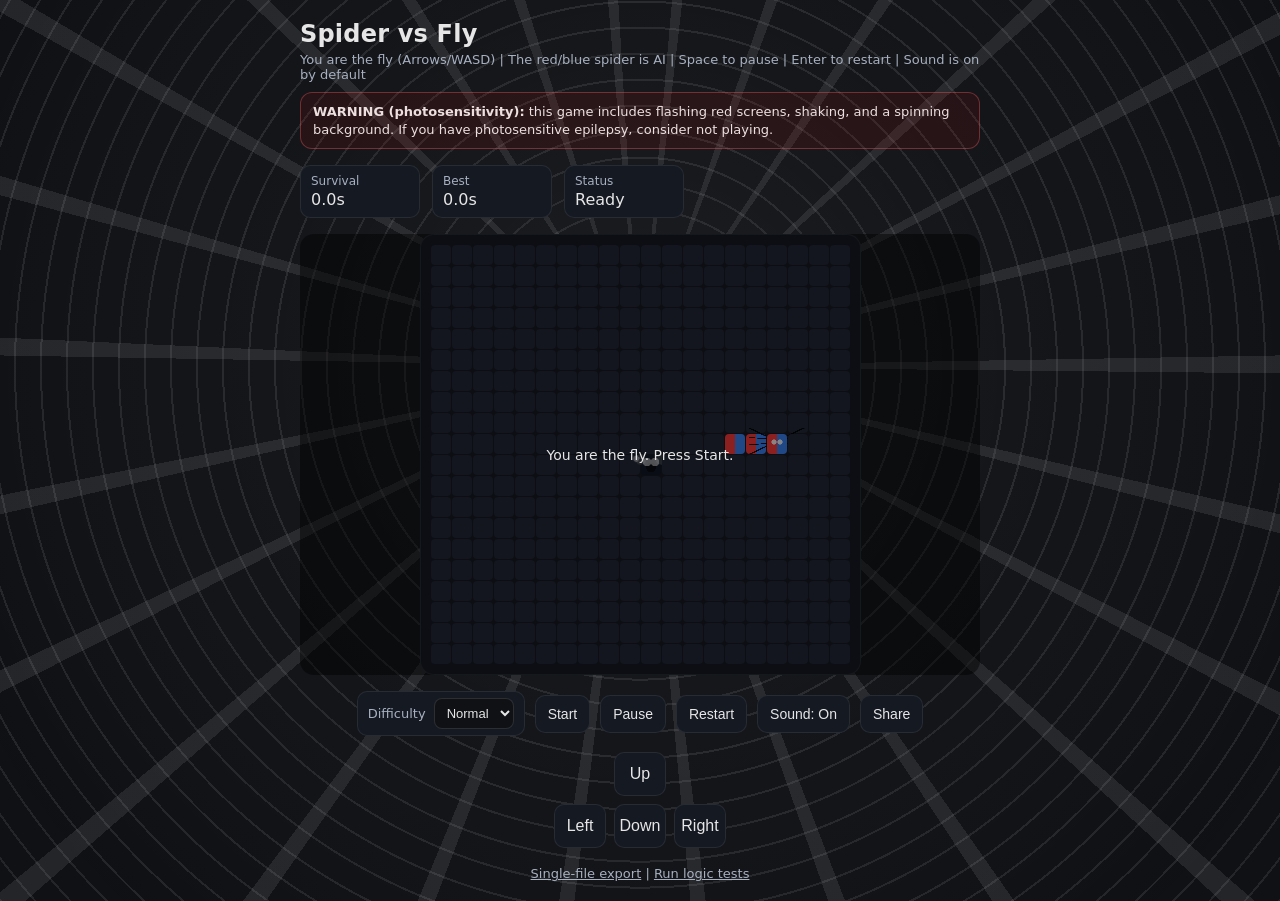
==== index.html @ 0d536073 "Add Spider vs Fly game" ====
﻿<!doctype html>
<html lang="en">
  <head>
    <meta charset="utf-8" />
    <meta name="viewport" content="width=device-width, initial-scale=1" />
    <meta property="og:title" content="Spider vs Fly" />
    <meta property="og:description" content="A tiny, intense, dependency-free web game: you control the fly; an AI spider chases and shoots webs." />
    <meta property="og:type" content="website" />
    <title>Spider vs Fly</title>
    <link rel="stylesheet" href="src/styles.css" />
  </head>
  <body>
    <main class="app">
      <header class="top">
        <div>
          <h1>Spider vs Fly</h1>
          <p class="help">You are the fly (Arrows/WASD) | The red/blue spider is AI | Space to pause | Enter to restart | Sound is on by default</p>
          <p class="warning" role="note">
            <strong>WARNING (photosensitivity):</strong> this game includes flashing red screens, shaking, and a spinning background.
            If you have photosensitive epilepsy, consider not playing.
          </p>
        </div>
        <div class="hud" aria-label="Score and status">
          <div class="stat">
            <span class="label">Survival</span>
            <span id="score" class="value">0</span>
          </div>
          <div class="stat">
            <span class="label">Best</span>
            <span id="best" class="value">0</span>
          </div>
          <div class="stat">
            <span class="label">Status</span>
            <span id="status" class="value">Playing</span>
          </div>
        </div>
      </header>

      <section class="board" aria-label="Game board">
        <div id="grid" class="grid" role="application" aria-label="Spider web board"></div>
        <div id="overlay" class="overlay" aria-live="polite" hidden></div>
        <div id="toast" class="toast" aria-live="polite" hidden></div>
      </section>

      <section class="controls" aria-label="Controls">
        <div class="buttons">
          <label class="select" for="difficulty">
            Difficulty
            <select id="difficulty" class="input" aria-label="Difficulty">
              <option value="easy">Easy</option>
              <option value="normal" selected>Normal</option>
              <option value="hard">Hard</option>
            </select>
          </label>
          <button type="button" id="btn-start" class="btn">Start</button>
          <button type="button" id="btn-pause" class="btn">Pause</button>
          <button type="button" id="btn-restart" class="btn">Restart</button>
          <button type="button" id="btn-sound" class="btn">Sound: Off</button>
          <button type="button" id="btn-share" class="btn">Share</button>
        </div>

        <div class="dpad" aria-label="Directional pad">
          <button type="button" class="btn dir" data-dir="up" aria-label="Up">Up</button>
          <div class="dpad-row">
            <button type="button" class="btn dir" data-dir="left" aria-label="Left">Left</button>
            <button type="button" class="btn dir" data-dir="down" aria-label="Down">Down</button>
            <button type="button" class="btn dir" data-dir="right" aria-label="Right">Right</button>
          </div>
        </div>
      </section>

      <footer class="footer">
        <a href="export.html">Single-file export</a>
        <span> | </span>
        <a href="tests/spider-logic.test.html">Run logic tests</a>
      </footer>
    </main>

    <script src="src/spider-logic.js"></script>
    <script src="src/spider-audio.js"></script>
    <script src="src/spider-ui.js"></script>
  </body>
</html>
---- src/styles.css ----
:root {
  --bg: #0f1115;
  --panel: #151922;
  --text: #e6e6e6;
  --muted: #a7b0c0;
  --cell: #232836;
  --spider-red: #ff3b3b;
  --spider-blue: #3b82f6;
  --fly: #111827;
  --border: rgba(255, 255, 255, 0.08);
  --cell-size: min(4.4vw, 20px);
  --gap: 1px;
}

* {
  box-sizing: border-box;
}

body {
  margin: 0;
  font-family:
    system-ui,
    -apple-system,
    Segoe UI,
    Roboto,
    Helvetica,
    Arial,
    sans-serif;
  background-color: var(--bg);
  color: var(--text);
}

/* Full-screen death flash */
body.danger-flash::after {
  content: "";
  position: fixed;
  inset: 0;
  z-index: 9999;
  pointer-events: none;
  background: rgba(255, 0, 0, 0.0);
  animation: danger-screen 520ms ease-out 1;
}

@keyframes danger-screen {
  0% {
    background: rgba(255, 0, 0, 0);
  }
  10% {
    background: rgba(255, 0, 0, 0.55);
  }
  28% {
    background: rgba(255, 0, 0, 0.25);
  }
  100% {
    background: rgba(255, 0, 0, 0);
  }
}

a {
  color: var(--muted);
}

.app {
  position: relative;
  max-width: 720px;
  margin: 0 auto;
  padding: 20px;
  isolation: isolate;
}

/* Cartoony, emoji-like web background (slow spin for mild disorientation). */
.app::before {
  content: "";
  position: fixed;
  inset: -30vmax;
  z-index: -1;
  pointer-events: none;
  opacity: 0.85;
  background:
    /* rings */
    repeating-radial-gradient(
      circle at 50% 45%,
      rgba(255, 255, 255, 0.10) 0 2px,
      transparent 2px 26px
    ),
    /* spokes */
    repeating-conic-gradient(
      from 5deg at 50% 45%,
      rgba(255, 255, 255, 0.10) 0 1.6deg,
      transparent 1.6deg 14deg
    ),
    radial-gradient(circle at 50% 45%, rgba(255, 255, 255, 0.06), transparent 60%);
  transform-origin: 50% 45%;
  animation: none;
}

@keyframes web-spin {
  from {
    transform: rotate(0deg);
  }
  to {
    transform: rotate(360deg);
  }
}

body.web-spin .app::before {
  animation-name: web-spin;
  animation-duration: var(--web-spin-duration, 18s);
  animation-timing-function: linear;
  animation-iteration-count: infinite;
  animation-direction: var(--web-spin-direction, normal);
}

.top {
  display: flex;
  gap: 16px;
  align-items: flex-start;
  justify-content: space-between;
  flex-wrap: wrap;
}

h1 {
  margin: 0;
  font-size: 24px;
  letter-spacing: 0.2px;
}

.help {
  margin: 4px 0 0;
  color: var(--muted);
  font-size: 13px;
}

.warning {
  margin: 10px 0 0;
  padding: 10px 12px;
  border-radius: 12px;
  border: 1px solid rgba(255, 100, 100, 0.35);
  background: rgba(255, 0, 0, 0.08);
  color: rgba(255, 240, 240, 0.92);
  font-size: 13px;
  line-height: 1.35;
}

.warning strong {
  font-weight: 700;
}

.hud {
  display: flex;
  gap: 12px;
  flex-wrap: wrap;
  justify-content: flex-end;
}

.stat {
  background: var(--panel);
  border: 1px solid var(--border);
  border-radius: 10px;
  padding: 8px 10px;
  min-width: 120px;
}

.label {
  display: block;
  font-size: 12px;
  color: var(--muted);
}

.value {
  display: block;
  font-size: 16px;
  margin-top: 2px;
}

.board {
  margin-top: 16px;
  position: relative;
  display: flex;
  justify-content: center;
}

.grid {
  --cols: 20;
  display: grid;
  grid-template-columns: repeat(var(--cols), var(--cell-size));
  grid-auto-rows: var(--cell-size);
  gap: var(--gap);
  padding: 10px;
  background: var(--panel);
  border: 1px solid var(--border);
  border-radius: 14px;
  width: max-content;
  user-select: none;
  touch-action: manipulation;
}

.cell {
  width: var(--cell-size);
  height: var(--cell-size);
  background: var(--cell);
  border-radius: 4px;
  position: relative;
}

.cell.spider {
  background: linear-gradient(90deg, var(--spider-red) 0 50%, var(--spider-blue) 50% 100%);
}

.cell.spider-head {
  background-image:
    radial-gradient(circle at 35% 40%, rgba(255, 255, 255, 0.9) 0 14%, transparent 15%),
    radial-gradient(circle at 65% 40%, rgba(255, 255, 255, 0.9) 0 14%, transparent 15%),
    linear-gradient(90deg, var(--spider-red) 0 50%, var(--spider-blue) 50% 100%);
}

.cell.spider-head::before,
.cell.spider-head::after {
  content: "";
  position: absolute;
  top: -6px;
  bottom: -6px;
  width: 18px;
  opacity: 0.95;
  pointer-events: none;
}

.cell.spider-head::before {
  left: -18px;
  background:
    linear-gradient(205deg, transparent 47%, rgba(0, 0, 0, 0.92) 47.5% 55.5%, transparent 56%) left top/100% 25% no-repeat,
    linear-gradient(185deg, transparent 47%, rgba(0, 0, 0, 0.92) 47.5% 55.5%, transparent 56%) left 25%/100% 25% no-repeat,
    linear-gradient(175deg, transparent 47%, rgba(0, 0, 0, 0.92) 47.5% 55.5%, transparent 56%) left 50%/100% 25% no-repeat,
    linear-gradient(155deg, transparent 47%, rgba(0, 0, 0, 0.92) 47.5% 55.5%, transparent 56%) left 75%/100% 25% no-repeat;
}

.cell.spider-head::after {
  right: -18px;
  background:
    linear-gradient(335deg, transparent 47%, rgba(0, 0, 0, 0.92) 47.5% 55.5%, transparent 56%) right top/100% 25% no-repeat,
    linear-gradient(355deg, transparent 47%, rgba(0, 0, 0, 0.92) 47.5% 55.5%, transparent 56%) right 25%/100% 25% no-repeat,
    linear-gradient(5deg, transparent 47%, rgba(0, 0, 0, 0.92) 47.5% 55.5%, transparent 56%) right 50%/100% 25% no-repeat,
    linear-gradient(25deg, transparent 47%, rgba(0, 0, 0, 0.92) 47.5% 55.5%, transparent 56%) right 75%/100% 25% no-repeat;
}

.cell.fly {
  background-image:
    radial-gradient(circle at 30% 35%, rgba(255, 255, 255, 0.55) 0 22%, transparent 23%),
    radial-gradient(circle at 70% 35%, rgba(255, 255, 255, 0.55) 0 22%, transparent 23%),
    radial-gradient(circle at 50% 62%, rgba(0, 0, 0, 0.55) 0 30%, transparent 31%);
  background-color: var(--fly);
}

.cell.fly::before,
.cell.fly::after {
  content: "";
  position: absolute;
  top: -1px;
  width: 60%;
  height: 55%;
  background:
    radial-gradient(circle at 30% 35%, rgba(255, 255, 255, 0.55) 0 28%, transparent 29%),
    radial-gradient(circle at 65% 55%, rgba(255, 255, 255, 0.18) 0 55%, transparent 56%);
  opacity: 0.9;
  pointer-events: none;
  filter: blur(0.15px);
}

.cell.fly::before {
  left: -8px;
  transform: rotate(-18deg);
}

.cell.fly::after {
  right: -8px;
  transform: rotate(18deg) scaleX(-1);
}

.cell.web-trap {
  background-color: #1f2937;
  background-image:
    linear-gradient(45deg, rgba(255, 255, 255, 0.32) 0 2px, transparent 2px 100%),
    linear-gradient(-45deg, rgba(255, 255, 255, 0.26) 0 2px, transparent 2px 100%);
  animation: web-pulse 700ms ease-in-out infinite;
}

.cell.web-beam {
  background-image:
    linear-gradient(90deg, rgba(255, 255, 255, 0.0), rgba(255, 255, 255, 0.65), rgba(255, 255, 255, 0.0)),
    linear-gradient(0deg, rgba(255, 255, 255, 0.0), rgba(255, 255, 255, 0.38), rgba(255, 255, 255, 0.0));
  filter: brightness(1.45);
}

.cell.spiderling {
  background-color: #0b1220;
  background-image:
    radial-gradient(circle at 35% 40%, rgba(255, 255, 255, 0.85) 0 10%, transparent 11%),
    radial-gradient(circle at 65% 40%, rgba(255, 255, 255, 0.85) 0 10%, transparent 11%),
    radial-gradient(circle at 50% 70%, rgba(0, 0, 0, 0.55) 0 36%, transparent 37%);
  outline: 1px solid rgba(255, 255, 255, 0.18);
  filter: saturate(1.2);
}

@keyframes web-pulse {
  0% {
    filter: brightness(1);
  }
  50% {
    filter: brightness(1.35);
  }
  100% {
    filter: brightness(1);
  }
}

.intense-shake .grid {
  animation: grid-shake 120ms linear infinite;
  will-change: transform;
}

@keyframes grid-shake {
  0% {
    transform: translate(0, 0);
  }
  20% {
    transform: translate(var(--shake, 0px), 0);
  }
  45% {
    transform: translate(calc(var(--shake, 0px) * -1), var(--shake, 0px));
  }
  70% {
    transform: translate(var(--shake, 0px), calc(var(--shake, 0px) * -1));
  }
  100% {
    transform: translate(0, 0);
  }
}

@media (prefers-reduced-motion: reduce) {
  .app::before {
    animation: none;
  }
  body.web-spin .app::before {
    animation: none;
  }
  .cell.web-trap {
    animation: none;
  }
  .intense-shake .grid {
    animation: none;
  }
}

.danger-flash .grid {
  animation: danger-flash 520ms ease-out 1;
}

@keyframes danger-flash {
  0% {
    box-shadow: 0 0 0 0 rgba(255, 0, 0, 0);
  }
  12% {
    box-shadow: 0 0 0 8px rgba(255, 0, 0, 0.35);
  }
  30% {
    box-shadow: 0 0 0 12px rgba(255, 0, 0, 0.18);
  }
  100% {
    box-shadow: 0 0 0 0 rgba(255, 0, 0, 0);
  }
}

.overlay {
  position: absolute;
  inset: 0;
  display: flex;
  align-items: center;
  justify-content: center;
  padding: 18px;
  text-align: center;
  font-size: 14px;
  color: var(--text);
  background: rgba(0, 0, 0, 0.45);
  border-radius: 14px;
}

.toast {
  position: absolute;
  left: 50%;
  bottom: 14px;
  transform: translateX(-50%);
  background: rgba(0, 0, 0, 0.65);
  border: 1px solid var(--border);
  color: var(--text);
  padding: 8px 10px;
  border-radius: 999px;
  font-size: 13px;
  max-width: 92%;
  text-align: center;
}

.controls {
  margin-top: 16px;
  display: flex;
  gap: 16px;
  align-items: center;
  justify-content: center;
  flex-wrap: wrap;
}

.buttons {
  display: flex;
  gap: 10px;
  align-items: center;
  flex-wrap: wrap;
}

.btn {
  background: var(--panel);
  border: 1px solid var(--border);
  color: var(--text);
  padding: 10px 12px;
  border-radius: 10px;
  font-size: 14px;
  cursor: pointer;
}

.select {
  display: inline-flex;
  align-items: center;
  gap: 8px;
  padding: 6px 10px;
  background: var(--panel);
  border: 1px solid var(--border);
  border-radius: 10px;
  font-size: 13px;
  color: var(--muted);
}

.input {
  background: #0f1115;
  color: var(--text);
  border: 1px solid rgba(255, 255, 255, 0.12);
  border-radius: 8px;
  padding: 6px 8px;
  font-size: 13px;
}

.btn:hover {
  border-color: rgba(255, 255, 255, 0.18);
}

.btn:focus-visible {
  outline: 2px solid rgba(100, 255, 171, 0.6);
  outline-offset: 2px;
}

.dpad {
  display: flex;
  flex-direction: column;
  align-items: center;
  gap: 8px;
}

.dpad-row {
  display: flex;
  gap: 8px;
}

.dir {
  width: 52px;
  height: 44px;
  padding: 0;
  font-size: 16px;
  line-height: 1;
}

.footer {
  margin-top: 18px;
  font-size: 13px;
  color: var(--muted);
  text-align: center;
}


@media (max-width: 420px) {
  .app {
    padding: 14px;
  }

  .stat {
    min-width: 0;
  }

  .grid {
    padding: 8px;
  }

  .dir {
    width: 48px;
  }
}
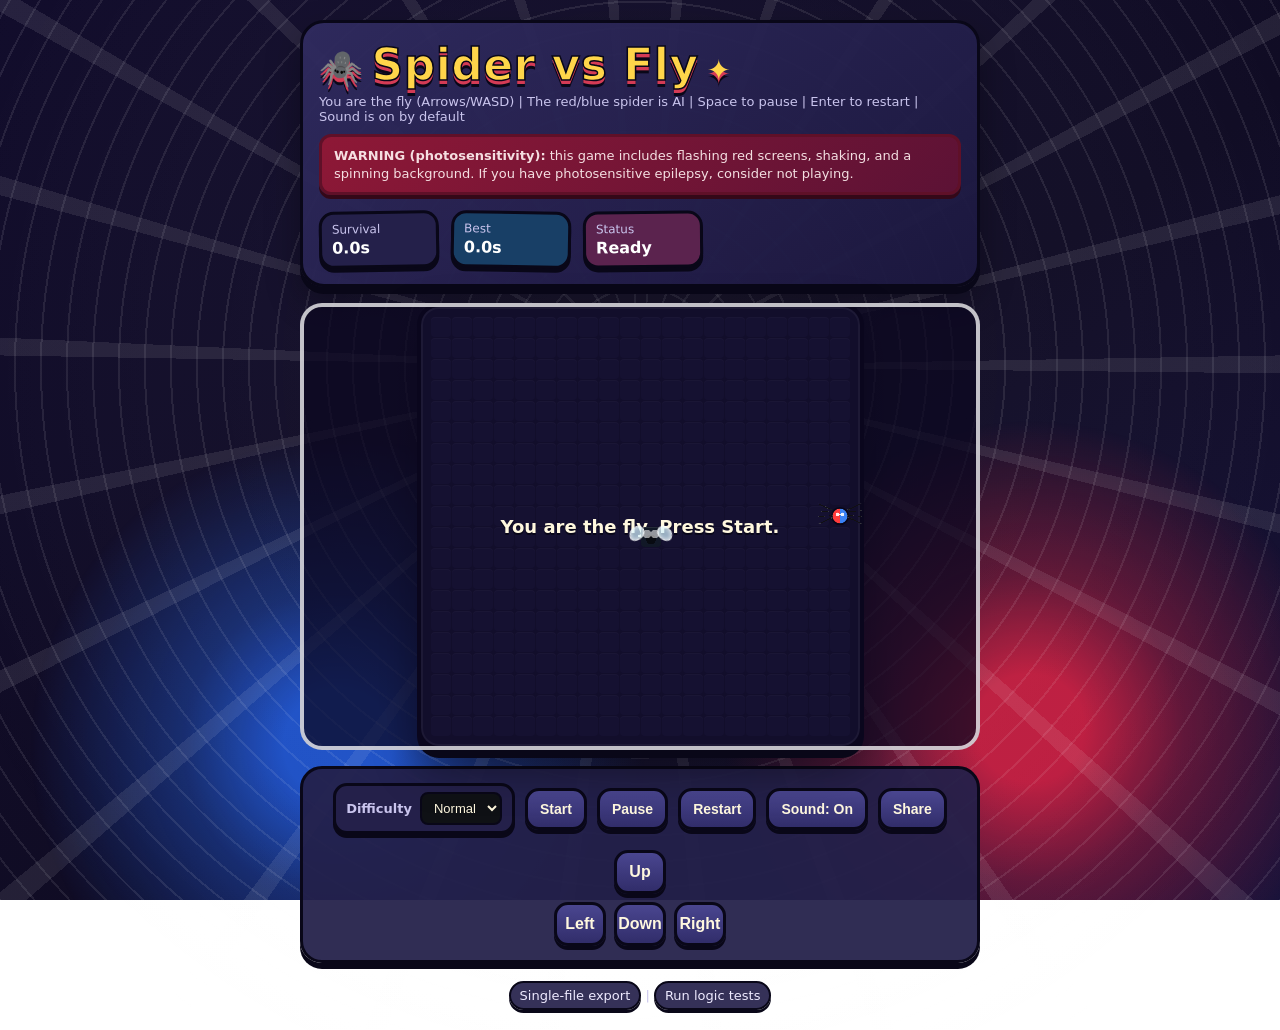
==== commit d79c45c0: "Orbit circus lights in opposite directions" ====
--- a/index.html
+++ b/index.html
@@ -10,6 +10,10 @@
     <link rel="stylesheet" href="src/styles.css" />
   </head>
   <body>
+    <div class="circus-lights" aria-hidden="true">
+      <span id="red-circus-light" class="circus-light red-circus-light"></span>
+      <span id="blue-circus-light" class="circus-light blue-circus-light"></span>
+    </div>
     <main class="app">
       <header class="top">
         <div>
--- a/src/styles.css
+++ b/src/styles.css
@@ -1,13 +1,15 @@
 :root {
-  --bg: #0f1115;
-  --panel: #151922;
-  --text: #e6e6e6;
-  --muted: #a7b0c0;
-  --cell: #232836;
+  --bg: #100c24;
+  --panel: #24204a;
+  --text: #fff8df;
+  --muted: #c9c4ed;
+  --cell: #302b5f;
   --spider-red: #ff3b3b;
   --spider-blue: #3b82f6;
   --fly: #111827;
-  --border: rgba(255, 255, 255, 0.08);
+  --border: rgba(255, 255, 255, 0.18);
+  --ink: #090718;
+  --gold: #ffd54a;
   --cell-size: min(4.4vw, 20px);
   --gap: 1px;
 }
@@ -26,8 +28,40 @@
     Helvetica,
     Arial,
     sans-serif;
-  background-color: var(--bg);
+  background: linear-gradient(145deg, #120d2c, var(--bg) 55%, #17133a);
+  background-attachment: fixed;
   color: var(--text);
+  overflow-x: hidden;
+}
+
+.circus-lights {
+  position: fixed;
+  inset: 0;
+  z-index: 0;
+  overflow: hidden;
+  pointer-events: none;
+  isolation: isolate;
+}
+
+.circus-light {
+  position: absolute;
+  width: 50vmax;
+  height: 50vmax;
+  margin: -25vmax 0 0 -25vmax;
+  border-radius: 50%;
+  mix-blend-mode: screen;
+}
+
+.red-circus-light {
+  left: 92%;
+  top: 56%;
+  background: radial-gradient(circle, rgba(255, 35, 70, 0.72) 0 12%, rgba(255, 35, 70, 0.32) 34%, transparent 68%);
+}
+
+.blue-circus-light {
+  left: 8%;
+  top: 56%;
+  background: radial-gradient(circle, rgba(35, 105, 255, 0.74) 0 12%, rgba(35, 105, 255, 0.34) 34%, transparent 68%);
 }
 
 /* Full-screen death flash */
@@ -66,6 +100,8 @@
   margin: 0 auto;
   padding: 20px;
   isolation: isolate;
+  min-height: 100vh;
+  z-index: 1;
 }
 
 /* Cartoony, emoji-like web background (slow spin for mild disorientation). */
@@ -117,12 +153,40 @@
   align-items: flex-start;
   justify-content: space-between;
   flex-wrap: wrap;
+  padding: 16px;
+  border: 3px solid var(--ink);
+  border-radius: 24px;
+  background: linear-gradient(145deg, rgba(48, 43, 95, 0.96), rgba(28, 24, 63, 0.96));
+  box-shadow: 0 7px 0 var(--ink), 0 15px 35px rgba(0, 0, 0, 0.3);
 }
 
 h1 {
   margin: 0;
-  font-size: 24px;
-  letter-spacing: 0.2px;
+  font-size: clamp(28px, 6vw, 44px);
+  letter-spacing: 0.5px;
+  color: var(--gold);
+  -webkit-text-stroke: 1.5px var(--ink);
+  text-shadow: 0 4px 0 #d43b55, 0 7px 0 var(--ink);
+  transform-origin: left center;
+  animation: title-bob 2.8s ease-in-out infinite;
+}
+
+h1::before {
+  content: "🕷️";
+  display: inline-block;
+  margin-right: 8px;
+  font-size: 0.8em;
+  -webkit-text-stroke: 0;
+  animation: mascot-wiggle 1.4s ease-in-out infinite alternate;
+}
+
+h1::after {
+  content: "✦";
+  display: inline-block;
+  margin-left: 8px;
+  font-size: 0.65em;
+  -webkit-text-stroke: 0;
+  animation: mascot-fly 1.1s ease-in-out infinite alternate;
 }
 
 .help {
@@ -135,11 +199,12 @@
   margin: 10px 0 0;
   padding: 10px 12px;
   border-radius: 12px;
-  border: 1px solid rgba(255, 100, 100, 0.35);
-  background: rgba(255, 0, 0, 0.08);
+  border: 3px solid #5f1028;
+  background: linear-gradient(135deg, #8e1836, #5c1235);
   color: rgba(255, 240, 240, 0.92);
   font-size: 13px;
   line-height: 1.35;
+  box-shadow: 0 4px 0 #340818;
 }
 
 .warning strong {
@@ -155,10 +220,22 @@
 
 .stat {
   background: var(--panel);
-  border: 1px solid var(--border);
-  border-radius: 10px;
+  border: 3px solid var(--ink);
+  border-radius: 15px;
   padding: 8px 10px;
   min-width: 120px;
+  box-shadow: 0 4px 0 var(--ink);
+  transform: rotate(-1deg);
+}
+
+.stat:nth-child(2) {
+  background: #183f66;
+  transform: rotate(1deg);
+}
+
+.stat:nth-child(3) {
+  background: #5b234e;
+  transform: rotate(-0.5deg);
 }
 
 .label {
@@ -171,6 +248,8 @@
   display: block;
   font-size: 16px;
   margin-top: 2px;
+  color: #ffffff;
+  font-weight: 800;
 }
 
 .board {
@@ -188,11 +267,13 @@
   gap: var(--gap);
   padding: 10px;
   background: var(--panel);
-  border: 1px solid var(--border);
-  border-radius: 14px;
+  border: 4px solid var(--ink);
+  border-radius: 22px;
   width: max-content;
   user-select: none;
   touch-action: manipulation;
+  position: relative;
+  box-shadow: 0 8px 0 var(--ink), 0 18px 44px rgba(0, 0, 0, 0.42), inset 0 0 0 2px var(--border);
 }
 
 .cell {
@@ -201,6 +282,7 @@
   background: var(--cell);
   border-radius: 4px;
   position: relative;
+  box-shadow: inset 0 1px 0 rgba(255, 255, 255, 0.09);
 }
 
 .cell.spider {
@@ -208,10 +290,15 @@
 }
 
 .cell.spider-head {
+  border-radius: 50%;
+  transform: scale(0.76);
+  z-index: 3;
   background-image:
     radial-gradient(circle at 35% 40%, rgba(255, 255, 255, 0.9) 0 14%, transparent 15%),
     radial-gradient(circle at 65% 40%, rgba(255, 255, 255, 0.9) 0 14%, transparent 15%),
     linear-gradient(90deg, var(--spider-red) 0 50%, var(--spider-blue) 50% 100%);
+  outline: 2px solid var(--ink);
+  backface-visibility: hidden;
 }
 
 .cell.spider-head::before,
@@ -223,6 +310,7 @@
   width: 18px;
   opacity: 0.95;
   pointer-events: none;
+  filter: drop-shadow(0 0 1px rgba(255, 255, 255, 0.9));
 }
 
 .cell.spider-head::before {
@@ -244,11 +332,13 @@
 }
 
 .cell.fly {
+  z-index: 4;
   background-image:
     radial-gradient(circle at 30% 35%, rgba(255, 255, 255, 0.55) 0 22%, transparent 23%),
     radial-gradient(circle at 70% 35%, rgba(255, 255, 255, 0.55) 0 22%, transparent 23%),
     radial-gradient(circle at 50% 62%, rgba(0, 0, 0, 0.55) 0 30%, transparent 31%);
   background-color: var(--fly);
+  backface-visibility: hidden;
 }
 
 .cell.fly::before,
@@ -256,23 +346,25 @@
   content: "";
   position: absolute;
   top: -1px;
-  width: 60%;
-  height: 55%;
-  background:
-    radial-gradient(circle at 30% 35%, rgba(255, 255, 255, 0.55) 0 28%, transparent 29%),
-    radial-gradient(circle at 65% 55%, rgba(255, 255, 255, 0.18) 0 55%, transparent 56%);
-  opacity: 0.9;
+  width: 68%;
+  height: 60%;
+  border: 1px solid rgba(255, 255, 255, 0.9);
+  border-radius: 70% 45% 65% 40%;
+  background: rgba(210, 242, 255, 0.74);
+  box-shadow: inset 0 0 4px rgba(255, 255, 255, 0.9);
+  opacity: 0.96;
   pointer-events: none;
   filter: blur(0.15px);
+  transform-origin: bottom center;
 }
 
 .cell.fly::before {
-  left: -8px;
+  left: -10px;
   transform: rotate(-18deg);
 }
 
 .cell.fly::after {
-  right: -8px;
+  right: -10px;
   transform: rotate(18deg) scaleX(-1);
 }
 
@@ -313,29 +405,6 @@
   }
 }
 
-.intense-shake .grid {
-  animation: grid-shake 120ms linear infinite;
-  will-change: transform;
-}
-
-@keyframes grid-shake {
-  0% {
-    transform: translate(0, 0);
-  }
-  20% {
-    transform: translate(var(--shake, 0px), 0);
-  }
-  45% {
-    transform: translate(calc(var(--shake, 0px) * -1), var(--shake, 0px));
-  }
-  70% {
-    transform: translate(var(--shake, 0px), calc(var(--shake, 0px) * -1));
-  }
-  100% {
-    transform: translate(0, 0);
-  }
-}
-
 @media (prefers-reduced-motion: reduce) {
   .app::before {
     animation: none;
@@ -344,9 +413,6 @@
     animation: none;
   }
   .cell.web-trap {
-    animation: none;
-  }
-  .intense-shake .grid {
     animation: none;
   }
 }
@@ -378,10 +444,13 @@
   justify-content: center;
   padding: 18px;
   text-align: center;
-  font-size: 14px;
+  font-size: 18px;
+  font-weight: 800;
   color: var(--text);
-  background: rgba(0, 0, 0, 0.45);
-  border-radius: 14px;
+  background: rgba(12, 8, 32, 0.72);
+  border: 4px solid rgba(255, 255, 255, 0.75);
+  border-radius: 22px;
+  text-shadow: 0 2px 0 var(--ink);
 }
 
 .toast {
@@ -390,13 +459,14 @@
   bottom: 14px;
   transform: translateX(-50%);
   background: rgba(0, 0, 0, 0.65);
-  border: 1px solid var(--border);
+  border: 3px solid var(--ink);
   color: var(--text);
   padding: 8px 10px;
   border-radius: 999px;
   font-size: 13px;
   max-width: 92%;
   text-align: center;
+  box-shadow: 0 4px 0 var(--ink);
 }
 
 .controls {
@@ -406,6 +476,11 @@
   align-items: center;
   justify-content: center;
   flex-wrap: wrap;
+  padding: 14px;
+  border: 3px solid var(--ink);
+  border-radius: 22px;
+  background: rgba(36, 32, 74, 0.94);
+  box-shadow: 0 6px 0 var(--ink);
 }
 
 .buttons {
@@ -416,13 +491,16 @@
 }
 
 .btn {
-  background: var(--panel);
-  border: 1px solid var(--border);
+  background: linear-gradient(#4a4690, #312d6a);
+  border: 3px solid var(--ink);
   color: var(--text);
   padding: 10px 12px;
-  border-radius: 10px;
+  border-radius: 14px;
   font-size: 14px;
   cursor: pointer;
+  font-weight: 800;
+  box-shadow: 0 4px 0 var(--ink);
+  transition: transform 120ms ease, filter 120ms ease, box-shadow 120ms ease;
 }
 
 .select {
@@ -431,23 +509,32 @@
   gap: 8px;
   padding: 6px 10px;
   background: var(--panel);
-  border: 1px solid var(--border);
-  border-radius: 10px;
+  border: 3px solid var(--ink);
+  border-radius: 14px;
   font-size: 13px;
   color: var(--muted);
+  box-shadow: 0 4px 0 var(--ink);
+  font-weight: 700;
 }
 
 .input {
   background: #0f1115;
   color: var(--text);
-  border: 1px solid rgba(255, 255, 255, 0.12);
+  border: 2px solid var(--ink);
   border-radius: 8px;
   padding: 6px 8px;
   font-size: 13px;
 }
 
 .btn:hover {
-  border-color: rgba(255, 255, 255, 0.18);
+  filter: brightness(1.2) saturate(1.15);
+  transform: translateY(-2px) rotate(-1deg);
+  box-shadow: 0 6px 0 var(--ink);
+}
+
+.btn:active {
+  transform: translateY(3px) scale(0.97);
+  box-shadow: 0 1px 0 var(--ink);
 }
 
 .btn:focus-visible {
@@ -482,6 +569,51 @@
   text-align: center;
 }
 
+.footer a {
+  display: inline-block;
+  padding: 5px 9px;
+  border: 2px solid var(--ink);
+  border-radius: 999px;
+  background: rgba(36, 32, 74, 0.92);
+  color: #eeeaff;
+  text-decoration: none;
+  box-shadow: 0 3px 0 var(--ink);
+  transition: transform 120ms ease;
+}
+
+.footer a:hover {
+  transform: translateY(-2px) rotate(-1deg);
+}
+
+@keyframes title-bob {
+  0%, 100% { transform: rotate(-1deg) translateY(0); }
+  50% { transform: rotate(1deg) translateY(-3px); }
+}
+
+@keyframes mascot-wiggle {
+  from { transform: rotate(-9deg) scale(1); }
+  to { transform: rotate(9deg) scale(1.08); }
+}
+
+@keyframes mascot-fly {
+  from { transform: translate(0, 2px) rotate(-8deg); }
+  to { transform: translate(5px, -4px) rotate(8deg); }
+}
+
+@media (prefers-reduced-motion: reduce) {
+  h1,
+  h1::before,
+  h1::after,
+  .cell.spider-head {
+    animation: none;
+  }
+
+  .btn,
+  .footer a {
+    transition: none;
+  }
+}
+
 
 @media (max-width: 420px) {
   .app {
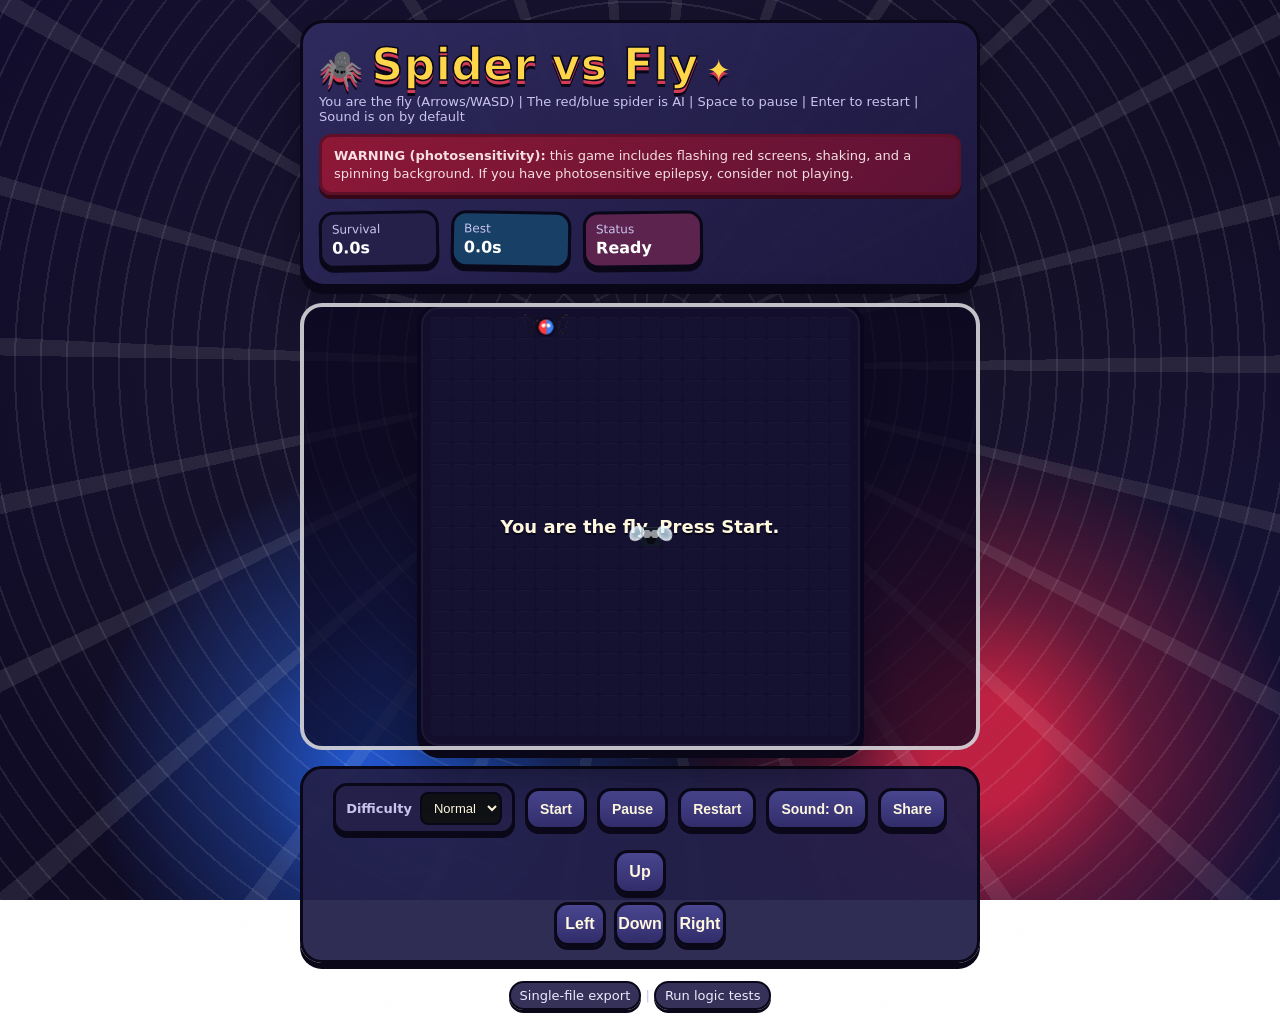
==== commit b6c10247: "Force refreshed spotlight motion" ====
--- a/index.html
+++ b/index.html
@@ -7,7 +7,7 @@
     <meta property="og:description" content="A tiny, intense, dependency-free web game: you control the fly; an AI spider chases and shoots webs." />
     <meta property="og:type" content="website" />
     <title>Spider vs Fly</title>
-    <link rel="stylesheet" href="src/styles.css" />
+    <link rel="stylesheet" href="src/styles.css?v=orbit-lights-2" />
   </head>
   <body>
     <div class="circus-lights" aria-hidden="true">
@@ -80,9 +80,9 @@
       </footer>
     </main>
 
-    <script src="src/spider-logic.js"></script>
-    <script src="src/spider-audio.js"></script>
-    <script src="src/spider-ui.js"></script>
+    <script src="src/spider-logic.js?v=orbit-lights-2"></script>
+    <script src="src/spider-audio.js?v=orbit-lights-2"></script>
+    <script src="src/spider-ui.js?v=orbit-lights-2"></script>
   </body>
 </html>
 
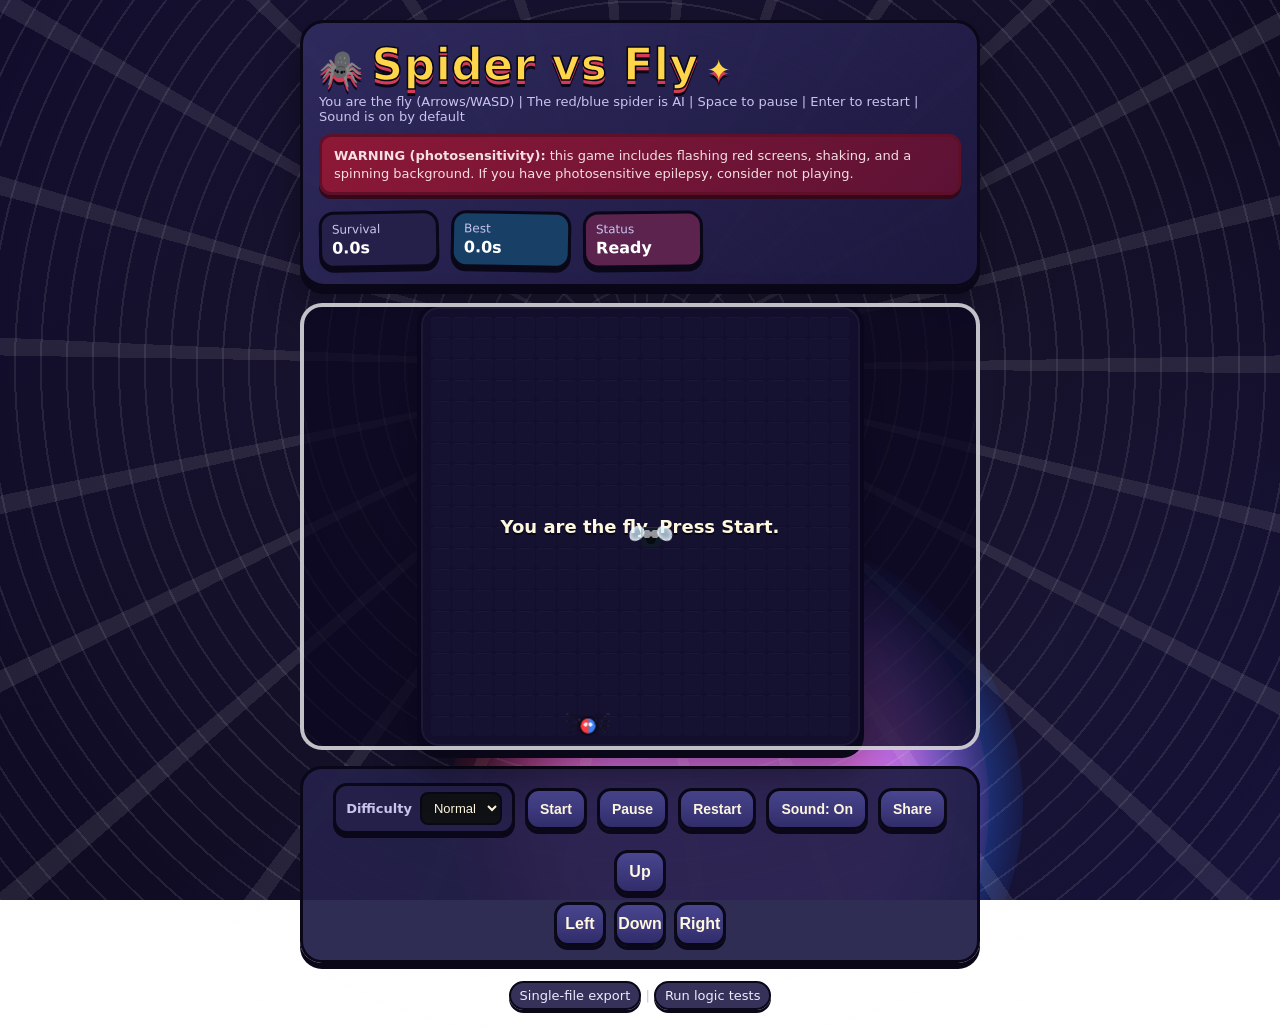
==== commit 41804b37: "Make circus spotlights faster and more solid" ====
--- a/index.html
+++ b/index.html
@@ -7,7 +7,7 @@
     <meta property="og:description" content="A tiny, intense, dependency-free web game: you control the fly; an AI spider chases and shoots webs." />
     <meta property="og:type" content="website" />
     <title>Spider vs Fly</title>
-    <link rel="stylesheet" href="src/styles.css?v=orbit-lights-2" />
+    <link rel="stylesheet" href="src/styles.css?v=orbit-lights-3" />
   </head>
   <body>
     <div class="circus-lights" aria-hidden="true">
@@ -80,9 +80,9 @@
       </footer>
     </main>
 
-    <script src="src/spider-logic.js?v=orbit-lights-2"></script>
-    <script src="src/spider-audio.js?v=orbit-lights-2"></script>
-    <script src="src/spider-ui.js?v=orbit-lights-2"></script>
+    <script src="src/spider-logic.js?v=orbit-lights-3"></script>
+    <script src="src/spider-audio.js?v=orbit-lights-3"></script>
+    <script src="src/spider-ui.js?v=orbit-lights-3"></script>
   </body>
 </html>
 
--- a/src/styles.css
+++ b/src/styles.css
@@ -45,9 +45,9 @@
 
 .circus-light {
   position: absolute;
-  width: 50vmax;
-  height: 50vmax;
-  margin: -25vmax 0 0 -25vmax;
+  width: 42vmax;
+  height: 42vmax;
+  margin: -21vmax 0 0 -21vmax;
   border-radius: 50%;
   mix-blend-mode: screen;
 }
@@ -55,13 +55,13 @@
 .red-circus-light {
   left: 92%;
   top: 56%;
-  background: radial-gradient(circle, rgba(255, 35, 70, 0.72) 0 12%, rgba(255, 35, 70, 0.32) 34%, transparent 68%);
+  background: radial-gradient(circle, rgba(255, 35, 70, 0.82) 0 38%, rgba(255, 35, 70, 0.64) 50%, rgba(255, 35, 70, 0.26) 63%, transparent 74%);
 }
 
 .blue-circus-light {
   left: 8%;
   top: 56%;
-  background: radial-gradient(circle, rgba(35, 105, 255, 0.74) 0 12%, rgba(35, 105, 255, 0.34) 34%, transparent 68%);
+  background: radial-gradient(circle, rgba(35, 105, 255, 0.84) 0 38%, rgba(35, 105, 255, 0.66) 50%, rgba(35, 105, 255, 0.28) 63%, transparent 74%);
 }
 
 /* Full-screen death flash */
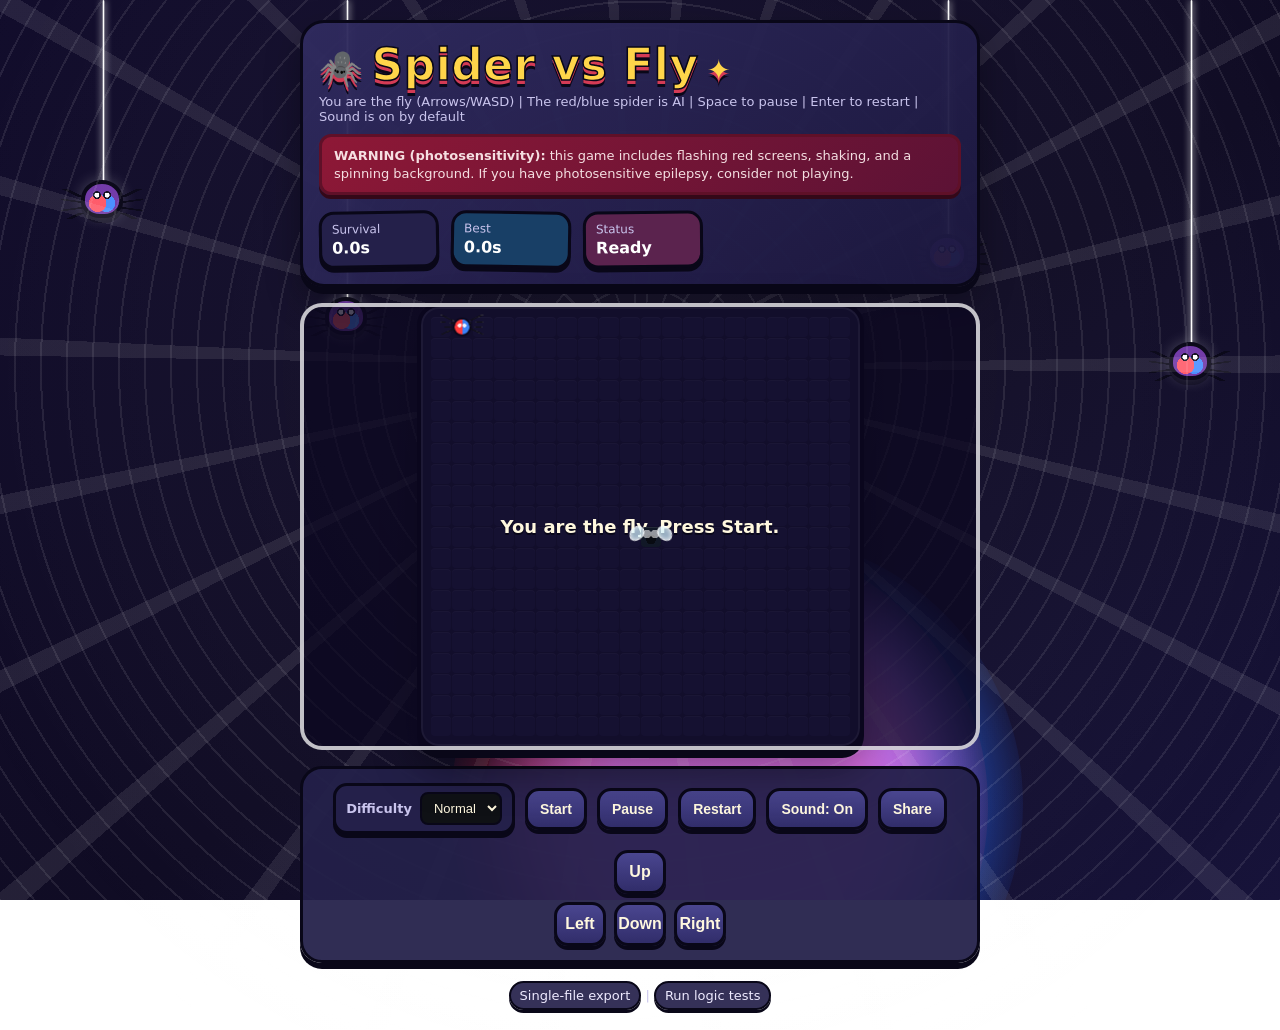
==== commit a04fe140: "Add swinging background spiders" ====
--- a/index.html
+++ b/index.html
@@ -7,12 +7,18 @@
     <meta property="og:description" content="A tiny, intense, dependency-free web game: you control the fly; an AI spider chases and shoots webs." />
     <meta property="og:type" content="website" />
     <title>Spider vs Fly</title>
-    <link rel="stylesheet" href="src/styles.css?v=orbit-lights-3" />
+    <link rel="stylesheet" href="src/styles.css?v=hanging-spiders-1" />
   </head>
   <body>
     <div class="circus-lights" aria-hidden="true">
       <span id="red-circus-light" class="circus-light red-circus-light"></span>
       <span id="blue-circus-light" class="circus-light blue-circus-light"></span>
+    </div>
+    <div class="hanging-spiders" aria-hidden="true">
+      <span class="hanging-spider hanger-one"><span class="cartoon-spider"></span></span>
+      <span class="hanging-spider hanger-two"><span class="cartoon-spider"></span></span>
+      <span class="hanging-spider hanger-three"><span class="cartoon-spider"></span></span>
+      <span class="hanging-spider hanger-four"><span class="cartoon-spider"></span></span>
     </div>
     <main class="app">
       <header class="top">
@@ -80,9 +86,9 @@
       </footer>
     </main>
 
-    <script src="src/spider-logic.js?v=orbit-lights-3"></script>
-    <script src="src/spider-audio.js?v=orbit-lights-3"></script>
-    <script src="src/spider-ui.js?v=orbit-lights-3"></script>
+    <script src="src/spider-logic.js?v=hanging-spiders-1"></script>
+    <script src="src/spider-audio.js?v=hanging-spiders-1"></script>
+    <script src="src/spider-ui.js?v=hanging-spiders-1"></script>
   </body>
 </html>
 
--- a/src/styles.css
+++ b/src/styles.css
@@ -62,6 +62,113 @@
   left: 8%;
   top: 56%;
   background: radial-gradient(circle, rgba(35, 105, 255, 0.84) 0 38%, rgba(35, 105, 255, 0.66) 50%, rgba(35, 105, 255, 0.28) 63%, transparent 74%);
+}
+
+.hanging-spiders {
+  position: fixed;
+  inset: 0;
+  z-index: 0;
+  overflow: hidden;
+  pointer-events: none;
+}
+
+.hanging-spider {
+  position: absolute;
+  top: 0;
+  left: var(--hanger-left);
+  width: 72px;
+  height: var(--hanger-drop);
+  margin-left: -36px;
+  transform-origin: 50% 0;
+  animation: hanging-spider-sway var(--hanger-speed) ease-in-out infinite alternate;
+  animation-delay: var(--hanger-delay);
+}
+
+.hanging-spider::before {
+  content: "";
+  position: absolute;
+  top: 0;
+  bottom: 40px;
+  left: 50%;
+  width: 3px;
+  border-radius: 999px;
+  background: linear-gradient(90deg, rgba(255, 255, 255, 0.18), #fff 50%, rgba(255, 255, 255, 0.18));
+  box-shadow: 0 0 7px rgba(255, 255, 255, 0.7);
+}
+
+.cartoon-spider {
+  position: absolute;
+  bottom: 7px;
+  left: 50%;
+  width: 42px;
+  height: 38px;
+  margin-left: -21px;
+  z-index: 1;
+  border: 4px solid var(--ink);
+  border-radius: 52% 52% 46% 46%;
+  background:
+    radial-gradient(circle at 35% 37%, #fff 0 8%, #141023 9% 13%, transparent 14%),
+    radial-gradient(circle at 65% 37%, #fff 0 8%, #141023 9% 13%, transparent 14%),
+    radial-gradient(circle at 37% 64%, #ff5a69 0 30%, transparent 31%),
+    radial-gradient(circle at 63% 64%, #4a8fff 0 30%, transparent 31%),
+    #7139a8;
+  box-shadow: 0 5px 0 rgba(9, 7, 24, 0.45), 0 0 15px rgba(255, 255, 255, 0.22);
+}
+
+.cartoon-spider::before,
+.cartoon-spider::after {
+  content: "";
+  position: absolute;
+  top: 5px;
+  width: 24px;
+  height: 30px;
+  background:
+    linear-gradient(25deg, transparent 42%, var(--ink) 43% 57%, transparent 58%) 0 0 / 24px 8px no-repeat,
+    linear-gradient(8deg, transparent 42%, var(--ink) 43% 57%, transparent 58%) 0 8px / 24px 8px no-repeat,
+    linear-gradient(-8deg, transparent 42%, var(--ink) 43% 57%, transparent 58%) 0 16px / 24px 8px no-repeat,
+    linear-gradient(-25deg, transparent 42%, var(--ink) 43% 57%, transparent 58%) 0 24px / 24px 8px no-repeat;
+}
+
+.cartoon-spider::before {
+  right: 34px;
+}
+
+.cartoon-spider::after {
+  left: 34px;
+  transform: scaleX(-1);
+}
+
+.hanger-one {
+  --hanger-left: 8%;
+  --hanger-drop: 25vh;
+  --hanger-speed: 4.4s;
+  --hanger-delay: -0.8s;
+}
+
+.hanger-two {
+  --hanger-left: 27%;
+  --hanger-drop: 38vh;
+  --hanger-speed: 5.6s;
+  --hanger-delay: -2.1s;
+}
+
+.hanger-three {
+  --hanger-left: 74%;
+  --hanger-drop: 31vh;
+  --hanger-speed: 5.1s;
+  --hanger-delay: -3.4s;
+}
+
+.hanger-four {
+  --hanger-left: 93%;
+  --hanger-drop: 43vh;
+  --hanger-speed: 4.7s;
+  --hanger-delay: -1.2s;
+}
+
+@keyframes hanging-spider-sway {
+  from { transform: rotate(-5deg) translateX(-3px); }
+  to { transform: rotate(5deg) translateX(3px); }
 }
 
 /* Full-screen death flash */
@@ -406,6 +513,7 @@
 }
 
 @media (prefers-reduced-motion: reduce) {
+  .hanging-spider,
   .app::before {
     animation: none;
   }
@@ -616,6 +724,11 @@
 
 
 @media (max-width: 420px) {
+  .hanger-two,
+  .hanger-three {
+    display: none;
+  }
+
   .app {
     padding: 14px;
   }
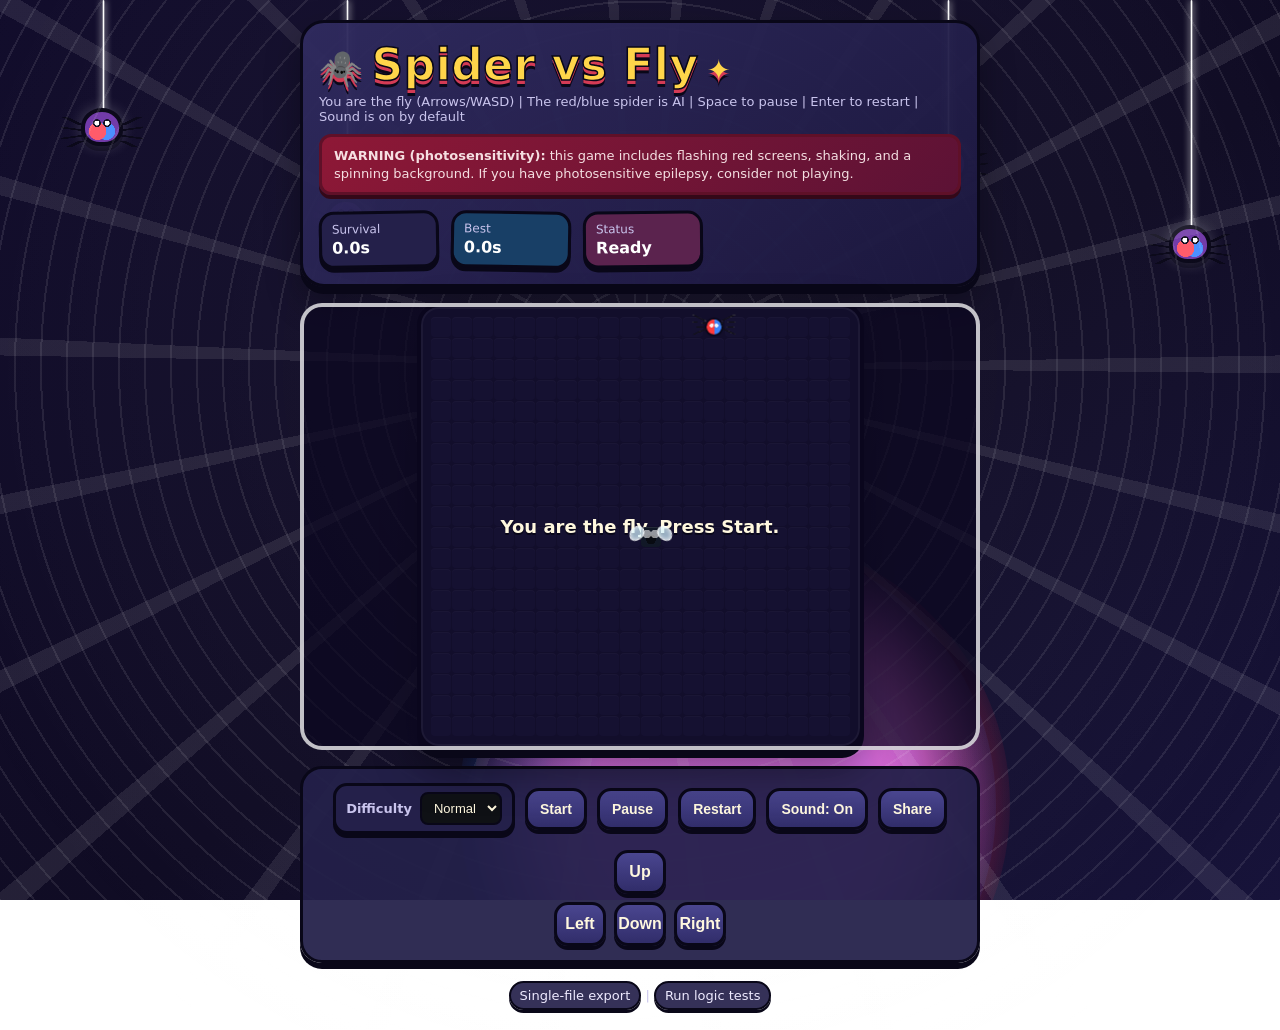
==== commit 129fa483: "Animate retracting spider webs" ====
--- a/index.html
+++ b/index.html
@@ -7,7 +7,7 @@
     <meta property="og:description" content="A tiny, intense, dependency-free web game: you control the fly; an AI spider chases and shoots webs." />
     <meta property="og:type" content="website" />
     <title>Spider vs Fly</title>
-    <link rel="stylesheet" href="src/styles.css?v=hanging-spiders-1" />
+    <link rel="stylesheet" href="src/styles.css?v=hanging-spiders-2" />
   </head>
   <body>
     <div class="circus-lights" aria-hidden="true">
@@ -86,9 +86,9 @@
       </footer>
     </main>
 
-    <script src="src/spider-logic.js?v=hanging-spiders-1"></script>
-    <script src="src/spider-audio.js?v=hanging-spiders-1"></script>
-    <script src="src/spider-ui.js?v=hanging-spiders-1"></script>
+    <script src="src/spider-logic.js?v=hanging-spiders-2"></script>
+    <script src="src/spider-audio.js?v=hanging-spiders-2"></script>
+    <script src="src/spider-ui.js?v=hanging-spiders-2"></script>
   </body>
 </html>
 
--- a/src/styles.css
+++ b/src/styles.css
@@ -77,10 +77,10 @@
   top: 0;
   left: var(--hanger-left);
   width: 72px;
-  height: var(--hanger-drop);
+  height: var(--hanger-min);
   margin-left: -36px;
   transform-origin: 50% 0;
-  animation: hanging-spider-sway var(--hanger-speed) ease-in-out infinite alternate;
+  animation: hanging-spider-sway var(--hanger-speed) ease-in-out infinite;
   animation-delay: var(--hanger-delay);
 }
 
@@ -140,35 +140,45 @@
 
 .hanger-one {
   --hanger-left: 8%;
-  --hanger-drop: 25vh;
-  --hanger-speed: 4.4s;
+  --hanger-min: 17vh;
+  --hanger-max: 31vh;
+  --hanger-speed: 3.2s;
   --hanger-delay: -0.8s;
 }
 
 .hanger-two {
   --hanger-left: 27%;
-  --hanger-drop: 38vh;
-  --hanger-speed: 5.6s;
+  --hanger-min: 27vh;
+  --hanger-max: 44vh;
+  --hanger-speed: 3.8s;
   --hanger-delay: -2.1s;
 }
 
 .hanger-three {
   --hanger-left: 74%;
-  --hanger-drop: 31vh;
-  --hanger-speed: 5.1s;
+  --hanger-min: 21vh;
+  --hanger-max: 38vh;
+  --hanger-speed: 3.5s;
   --hanger-delay: -3.4s;
 }
 
 .hanger-four {
   --hanger-left: 93%;
-  --hanger-drop: 43vh;
-  --hanger-speed: 4.7s;
+  --hanger-min: 30vh;
+  --hanger-max: 49vh;
+  --hanger-speed: 3.3s;
   --hanger-delay: -1.2s;
 }
 
 @keyframes hanging-spider-sway {
-  from { transform: rotate(-5deg) translateX(-3px); }
-  to { transform: rotate(5deg) translateX(3px); }
+  0%, 100% {
+    height: var(--hanger-min);
+    transform: rotate(-6deg) translateX(-4px);
+  }
+  50% {
+    height: var(--hanger-max);
+    transform: rotate(6deg) translateX(4px);
+  }
 }
 
 /* Full-screen death flash */
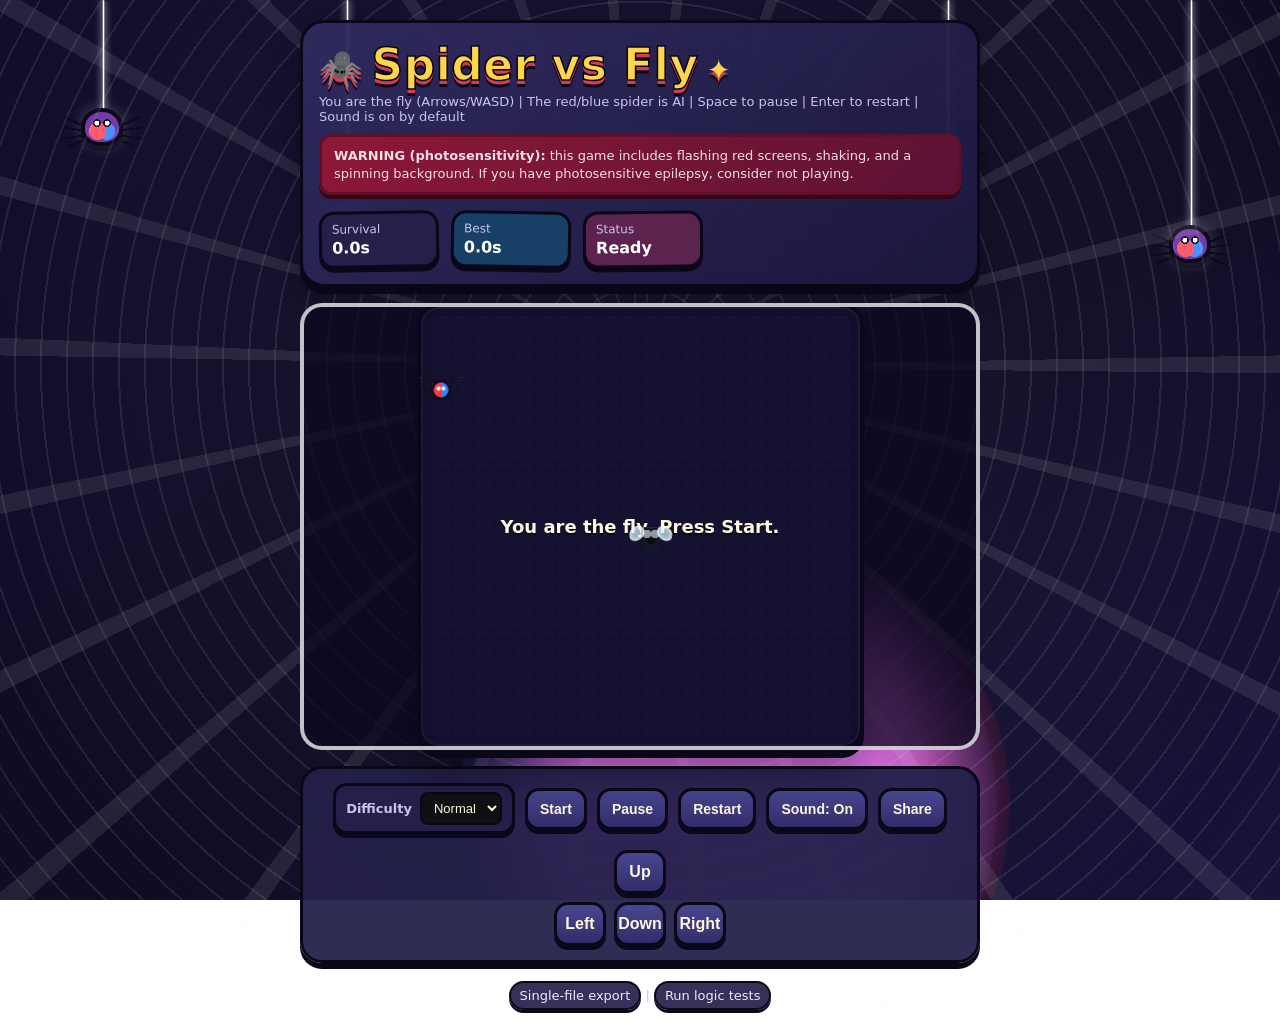
==== commit 0815c5a3: "Fix final gameplay UI bugs" ====
--- a/index.html
+++ b/index.html
@@ -7,7 +7,7 @@
     <meta property="og:description" content="A tiny, intense, dependency-free web game: you control the fly; an AI spider chases and shoots webs." />
     <meta property="og:type" content="website" />
     <title>Spider vs Fly</title>
-    <link rel="stylesheet" href="src/styles.css?v=hanging-spiders-2" />
+    <link rel="stylesheet" href="src/styles.css?v=final-player-test-1" />
   </head>
   <body>
     <div class="circus-lights" aria-hidden="true">
@@ -86,9 +86,9 @@
       </footer>
     </main>
 
-    <script src="src/spider-logic.js?v=hanging-spiders-2"></script>
-    <script src="src/spider-audio.js?v=hanging-spiders-2"></script>
-    <script src="src/spider-ui.js?v=hanging-spiders-2"></script>
+    <script src="src/spider-logic.js?v=final-player-test-1"></script>
+    <script src="src/spider-audio.js?v=final-player-test-1"></script>
+    <script src="src/spider-ui.js?v=final-player-test-1"></script>
   </body>
 </html>
 
